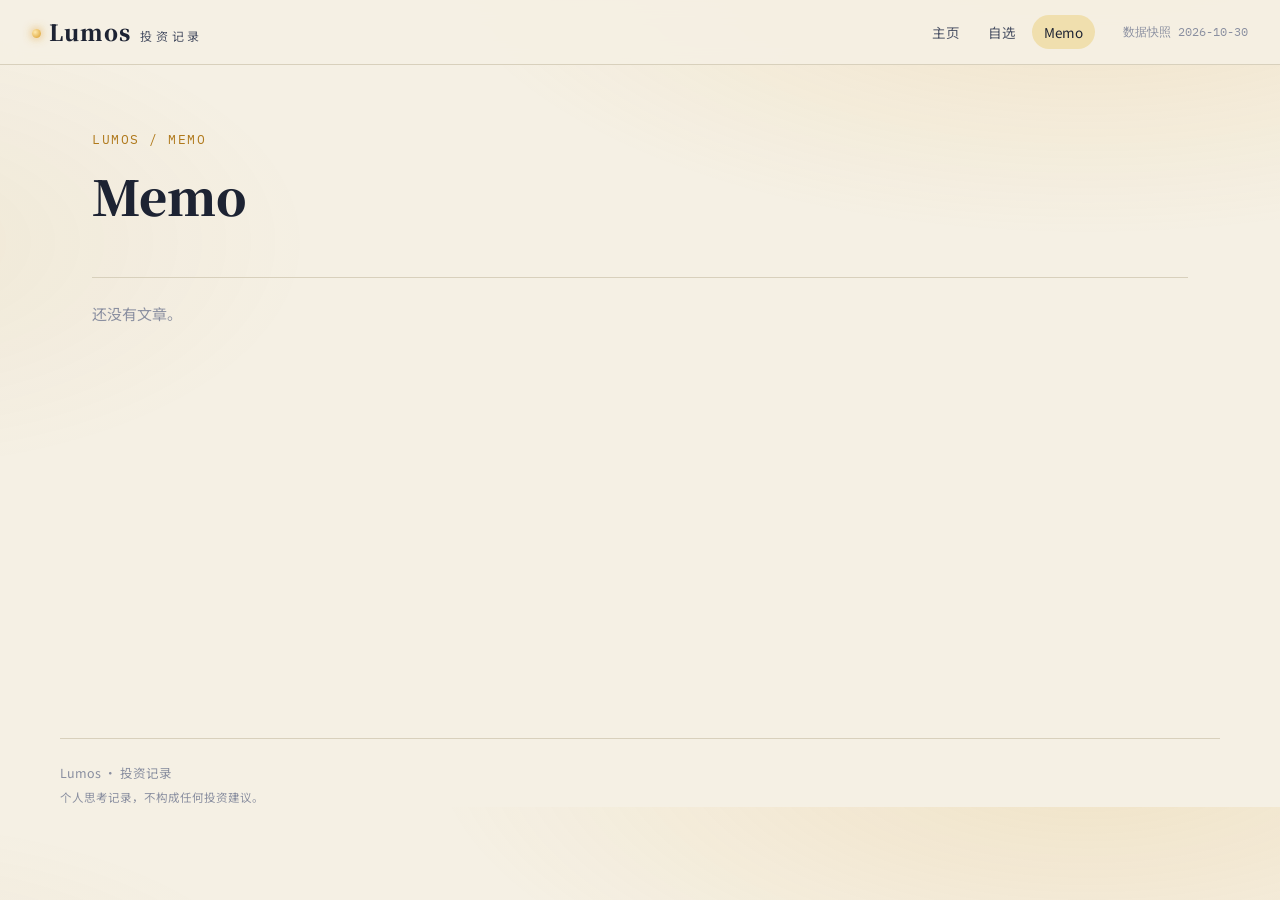
==== blog.html @ ad969638 "Publish Lumos website" ====
<!DOCTYPE html>
<html lang="zh-CN">
<head>
<meta charset="UTF-8">
<meta name="viewport" content="width=device-width, initial-scale=1.0">
<title>Lumos · Memo</title>
<meta name="description" content="Lumos 的投资思考与交易复盘。">
<link rel="preconnect" href="https://fonts.googleapis.com">
<link rel="preconnect" href="https://fonts.gstatic.com" crossorigin>
<link href="https://fonts.googleapis.com/css2?family=Noto+Serif+SC:wght@400;500;600;700;900&family=Noto+Sans+SC:wght@400;500;700&family=IBM+Plex+Mono:wght@400;500;600&display=swap" rel="stylesheet">
<link rel="stylesheet" href="styles.css">
</head>
<body>
<header class="topbar">
  <div class="brand">
    <a class="brand-home" href="index.html" aria-label="Lumos 主页"><span class="brand-mark">Lumos</span><span class="brand-sub">投资记录</span></a>
  </div>
  <nav class="topnav" aria-label="主导航">
    <a href="index.html">主页</a>
    <a href="watchlist.html">自选</a>
    <a href="blog.html" class="active" aria-current="page">Memo</a>
  </nav>
  <div class="dateline" id="blog-date"></div>
</header>
<main class="blog-main">
  <section class="blog-intro">
    <p class="kicker reveal">LUMOS / MEMO</p>
    <h1 class="reveal">Memo</h1>
  </section>
  <section class="blog-content" aria-label="Memo 记录">
    <div class="blog-list" id="blog-list"></div>
    <article class="blog-article panel" id="blog-article" hidden>
      <button class="blog-back" id="blog-back" type="button">← 返回文章列表</button>
      <div id="blog-article-content"></div>
    </article>
  </section>
</main>
<footer class="blog-footer"><p>Lumos · 投资记录</p><p class="fine">个人思考记录，不构成任何投资建议。</p></footer>
<script src="data.js"></script>
<script src="blog.js"></script>
</body>
</html>
---- styles.css ----
:root {
  --paper: #f5f0e4;
  --paper-2: #efe8d8;
  --ink: #1d2333;
  --ink-soft: #4b5265;
  --ink-faint: #8a8fa0;
  --line: #d8d0bc;
  --amber: #b0791b;
  --amber-bright: #d99a26;
  --gold-pale: #f0dfae;
  --up: #a33327;
  --down: #2e6b46;
  --panel: #fbf8f0;
  --serif: "Noto Serif SC", serif;
  --sans: "Noto Sans SC", sans-serif;
  --mono: "IBM Plex Mono", monospace;
}

* { margin: 0; padding: 0; box-sizing: border-box; }

html { scroll-behavior: smooth; }

body {
  background:
    radial-gradient(1100px 500px at 85% -8%, rgba(217, 154, 38, 0.16), transparent 60%),
    radial-gradient(800px 420px at -10% 30%, rgba(176, 121, 27, 0.07), transparent 55%),
    var(--paper);
  color: var(--ink);
  font-family: var(--sans);
  font-size: 15px;
  line-height: 1.65;
}

/* ---------- 顶栏 ---------- */
.topbar {
  position: sticky;
  top: 0;
  z-index: 50;
  display: flex;
  align-items: center;
  gap: 28px;
  padding: 14px 32px;
  background: rgba(245, 240, 228, 0.9);
  backdrop-filter: blur(10px);
  border-bottom: 1px solid var(--line);
}

.brand { display: flex; align-items: baseline; gap: 10px; }

.brand-mark {
  font-family: var(--serif);
  font-weight: 900;
  font-size: 22px;
  letter-spacing: 0.04em;
  color: var(--ink);
}

.brand-mark::before {
  content: "";
  display: inline-block;
  width: 9px;
  height: 9px;
  margin-right: 8px;
  border-radius: 50%;
  background: radial-gradient(circle at 35% 35%, #ffe9ad, var(--amber-bright));
  box-shadow: 0 0 10px rgba(217, 154, 38, 0.8);
  vertical-align: 3px;
}

.brand-sub {
  font-size: 12px;
  letter-spacing: 0.3em;
  color: var(--ink-soft);
}

.topnav { display: flex; gap: 4px; margin-left: auto; }

.topnav a {
  color: var(--ink-soft);
  text-decoration: none;
  font-size: 13.5px;
  padding: 6px 12px;
  border-radius: 999px;
  transition: color .2s, background .2s;
}

.topnav a:hover { color: var(--ink); background: var(--gold-pale); }

.dateline {
  font-family: var(--mono);
  font-size: 12px;
  color: var(--ink-faint);
  white-space: nowrap;
}

/* ---------- 布局 ---------- */
main { max-width: 1160px; margin: 0 auto; padding: 0 32px 80px; }

section { padding-top: 72px; }

.section-head { margin-bottom: 28px; }

.section-head h2 {
  font-family: var(--serif);
  font-size: 30px;
  font-weight: 700;
  display: flex;
  align-items: baseline;
  gap: 14px;
}

.sec-no {
  font-family: var(--mono);
  font-size: 13px;
  font-weight: 500;
  color: var(--amber);
  border: 1px solid var(--amber);
  border-radius: 4px;
  padding: 2px 7px;
}

.section-head p { color: var(--ink-soft); margin-top: 6px; }

/* ---------- Hero ---------- */
.hero { padding-top: 56px; }

.kicker {
  font-family: var(--mono);
  font-size: 12.5px;
  letter-spacing: 0.12em;
  color: var(--amber);
  margin-bottom: 14px;
}

.hero h1 {
  font-family: var(--serif);
  font-size: clamp(32px, 4.5vw, 52px);
  font-weight: 900;
  line-height: 1.14;
  letter-spacing: 0.01em;
}

.hero-note {
  margin-top: 16px;
  max-width: 560px;
  color: var(--ink-soft);
  font-size: 15.5px;
}

/* 关键数字条 */
.ticker {
  display: grid;
  grid-template-columns: repeat(4, 1fr);
  margin: 30px 0 0;
  border: 1px solid var(--line);
  border-radius: 14px;
  background: var(--panel);
  overflow: hidden;
}

#composition { padding-top: 32px; }

.tick {
  padding: 18px 20px 16px;
  border-right: 1px solid var(--line);
}

.tick:last-child { border-right: none; }

.tick-label {
  font-size: 12px;
  color: var(--ink-faint);
  letter-spacing: 0.06em;
  margin-bottom: 6px;
}

.tick-num {
  font-family: var(--mono);
  font-size: 21px;
  font-weight: 600;
  font-variant-numeric: tabular-nums;
}

.tick-sub { font-size: 12px; color: var(--ink-faint); margin-top: 2px; }

.pos { color: var(--up); }
.neg { color: var(--down); }

/* ---------- 面板 ---------- */
.grid-2 {
  display: grid;
  grid-template-columns: 1fr 1fr;
  gap: 24px;
}

.panel {
  background: var(--panel);
  border: 1px solid var(--line);
  border-radius: 14px;
  padding: 24px;
}

.panel-head {
  display: flex;
  align-items: center;
  justify-content: space-between;
  margin-bottom: 18px;
}

.panel-head h2 { font-family: var(--serif); font-size: 19px; font-weight: 700; }

.panel-tag {
  font-family: var(--mono);
  font-size: 11.5px;
  color: var(--amber);
  background: var(--gold-pale);
  border-radius: 999px;
  padding: 3px 10px;
}

.panel-foot {
  margin-top: 16px;
  font-size: 12.5px;
  color: var(--ink-faint);
  line-height: 1.7;
}

/* ---------- 最近交易 ---------- */
.recent-strip {
  display: grid;
  grid-template-columns: repeat(auto-fill, minmax(240px, 1fr));
  gap: 14px;
}

.recent-item {
  background: var(--panel);
  border: 1px solid var(--line);
  border-radius: 12px;
  padding: 14px 18px;
  display: flex;
  flex-direction: column;
  gap: 4px;
}

.r-date {
  font-family: var(--mono);
  font-size: 11.5px;
  color: var(--amber);
}

.r-main { display: flex; align-items: baseline; gap: 8px; }

.r-name {
  font-family: var(--serif);
  font-size: 17px;
  font-weight: 700;
}

.r-code {
  font-family: var(--mono);
  font-size: 11px;
  color: var(--ink-faint);
}

.r-detail {
  display: flex;
  align-items: center;
  gap: 10px;
  font-size: 13px;
}

.r-side { font-weight: 700; font-size: 12.5px; }
.r-shares {
  font-family: var(--mono);
  font-size: 12.5px;
  color: var(--ink-soft);
}

.r-profile {
  font-size: 11.5px;
  color: var(--ink-faint);
  margin-top: 4px;
  line-height: 1.5;
}

.closed-empty {
  text-align: center;
  padding: 36px 24px;
  color: var(--ink-faint);
  font-size: 13.5px;
}

/* ---------- 组合构成 ---------- */
.composition-grid {
  display: grid;
  grid-template-columns: 1fr 1fr;
  gap: 20px;
  align-items: stretch;
}

.composition-panel, .industry-panel { min-width: 0; }
.composition-panel .donut-wrap { margin: 12px auto 24px; }

.donut-wrap {
  position: relative;
  width: 240px;
}

#donut { width: 100%; display: block; }

#donut path { transition: opacity .15s; }
#donut path:hover { opacity: 0.75; }

.donut-center {
  position: absolute;
  inset: 0;
  display: flex;
  flex-direction: column;
  align-items: center;
  justify-content: center;
  pointer-events: none;
}

.donut-center-num {
  font-family: var(--mono);
  font-size: 20px;
  font-weight: 600;
}

.donut-center-label { font-size: 11.5px; color: var(--ink-faint); margin-top: 2px; }

.legend {
  list-style: none;
  display: grid;
  grid-template-columns: repeat(2, minmax(0, 1fr));
  gap: 6px 16px;
}

.legend li {
  display: flex;
  align-items: baseline;
  gap: 8px;
  font-size: 12px;
  min-width: 0;
}

.legend .swatch {
  width: 10px;
  height: 10px;
  border-radius: 3px;
  flex: none;
  align-self: center;
}

.legend .lg-name { font-weight: 700; white-space: nowrap; }

.legend .lg-holdings {
  font-size: 11.5px;
  color: var(--ink-faint);
  overflow: hidden;
  text-overflow: ellipsis;
  white-space: nowrap;
}

.legend .lg-num {
  margin-left: auto;
  font-family: var(--mono);
  font-size: 12.5px;
  color: var(--ink-soft);
  font-variant-numeric: tabular-nums;
}

.industry-bars { display: grid; gap: 12px; }
.industry-row {
  display: grid;
  grid-template-columns: 72px minmax(0, 1fr) 108px;
  align-items: center;
  gap: 12px;
  font-size: 12.5px;
}
.industry-track { height: 10px; border-radius: 99px; background: var(--paper-2); overflow: hidden; }
.industry-fill { height: 100%; border-radius: 99px; background: linear-gradient(90deg, var(--amber), var(--amber-bright)); }
.industry-value { text-align: right; font: 12px var(--mono); color: var(--ink-soft); white-space: nowrap; }
.industry-panel .panel-foot { margin-top: 20px; }

@media (max-width: 850px) {
  .composition-grid { grid-template-columns: 1fr; }
}
@media (max-width: 480px) {
  .industry-row { grid-template-columns: 60px minmax(0, 1fr) 92px; gap: 6px; font-size: 11px; }
  .industry-value { font-size: 10.5px; }
}

/* ---------- 持仓表 ---------- */
.table-panel { padding: 8px 0 4px; overflow-x: auto; }

.htable {
  width: 100%;
  table-layout: fixed;
  border-collapse: collapse;
  font-size: 13.5px;
}

/* 列宽：日期/标的多给，方向少给，数字列均匀 */
.htable th:nth-child(1) { width: 15%; }
.htable th:nth-child(2) { width: 22%; }
.htable th:nth-child(3) { width: 9%; }
.htable th:nth-child(4) { width: 12%; }
.htable th:nth-child(5) { width: 13%; }
.htable th:nth-child(6) { width: 16%; }
.htable th:nth-child(7) { width: 13%; }

.htable th {
  text-align: left;
  font-weight: 500;
  font-size: 11.5px;
  color: var(--ink-faint);
  padding: 8px 6px;
  border-bottom: 1px solid var(--line);
  cursor: pointer;
  user-select: none;
  white-space: nowrap;
}

.htable th:hover { color: var(--amber); }
.htable th.sorted { color: var(--amber); }

.htable td {
  padding: 6px 6px;
  border-bottom: 1px solid #eee6d2;
  white-space: nowrap;
  overflow: hidden;
  text-overflow: ellipsis;
}

.htable tbody tr:last-child td { border-bottom: none; }
.htable tbody tr:hover { background: var(--gold-pale); }

.htable .num { text-align: right; font-family: var(--mono); font-size: 12.8px; }

.htable td:first-child, .htable th:first-child { padding-left: 16px; }
.htable td:last-child, .htable th:last-child { padding-right: 16px; }

.htable .tdate {
  font-family: var(--mono);
  font-size: 12.8px;
  text-align: left;
}

.htable .hname { font-weight: 700; }
.htable .hcode { font-family: var(--mono); font-size: 11px; color: var(--ink-faint); margin-left: 6px; }

.htable .side { font-weight: 700; font-size: 12.5px; }
.htable .side-buy { color: var(--up); }
.htable .side-sell { color: var(--down); }

/* 持仓卡片 */
.cards {
  display: grid;
  grid-template-columns: repeat(auto-fill, minmax(min(100%, 320px), 1fr));
  gap: 20px;
  margin-top: 28px;
}

.hcard {
  background: var(--panel);
  border: 1px solid var(--line);
  border-radius: 14px;
  padding: 20px;
  transition: transform .2s, box-shadow .2s;
  cursor: pointer;
}

.hcard:hover {
  transform: translateY(-3px);
  box-shadow: 0 10px 30px rgba(29, 35, 51, 0.08);
}

.hcard-head {
  display: flex;
  align-items: flex-start;
  justify-content: space-between;
  gap: 12px;
  margin-bottom: 10px;
}

.hcard-head h3 { font-family: var(--serif); font-size: 19px; font-weight: 700; }

.hcard-meta {
  font-size: 11.5px;
  color: var(--ink-faint);
  margin-top: 3px;
}

.hcard-days {
  font-size: 11.5px;
  color: var(--amber);
  margin-top: 2px;
}

.hcard-pnl { text-align: right; line-height: 1.1; flex: none; }

.hcard-pnl-num {
  font-family: var(--mono);
  font-size: 22px;
  font-weight: 600;
  font-variant-numeric: tabular-nums;
}

.hcard-pnl-pct {
  font-family: var(--mono);
  font-size: 12px;
  opacity: 0.8;
  margin-top: 2px;
  font-variant-numeric: tabular-nums;
}

.hcard-reason {
  font-size: 12.5px;
  color: var(--ink-soft);
  margin-bottom: 12px;
  padding-left: 12px;
  border-left: 2px solid var(--gold-pale);
  line-height: 1.6;
}

.hcard-price {
  display: flex;
  align-items: flex-end;
  gap: 18px;
  padding: 10px 2px 2px;
  border-top: 1px dashed var(--line);
}

.hp-item { display: flex; flex-direction: column; gap: 1px; }

.hp-k { font-size: 10.5px; color: var(--ink-faint); }

.hp-v {
  font-family: var(--mono);
  font-size: 14.5px;
  font-weight: 600;
  font-variant-numeric: tabular-nums;
}

.hp-arrow { font-size: 15px; padding-bottom: 1px; }

.hp-shares { margin-left: auto; text-align: right; }

.hcard-foot {
  display: flex;
  align-items: flex-end;
  justify-content: space-between;
  flex-wrap: wrap;
  gap: 8px 12px;
  font-size: 11.5px;
  color: var(--ink-faint);
  margin-top: 10px;
}

.hcard-foot-action {
  display: flex;
  flex-direction: column;
  align-items: flex-start;
  line-height: 1.5;
}

.hcard-industry {
  margin-left: auto;
  padding: 3px 10px;
  border-radius: 999px;
  background: var(--gold-pale);
  color: var(--amber);
  font-size: 11px;
  line-height: 1.4;
  text-align: center;
}

/* ---------- 日志 ---------- */
.blog-list { border-top: 1px solid var(--line); }
.blog-item {
  display: grid;
  grid-template-columns: 100px minmax(160px, .75fr) minmax(200px, 1.5fr) auto;
  align-items: center;
  gap: 20px;
  width: 100%;
  padding: 24px 4px;
  border: 0;
  border-bottom: 1px solid var(--line);
  background: transparent;
  color: var(--ink);
  font: inherit;
  text-align: left;
  cursor: pointer;
}
.blog-item time { font: 12px var(--mono); color: var(--amber); }
.blog-item-title { font: 700 20px var(--serif); }
.blog-item-excerpt { font-size: 13px; color: var(--ink-soft); line-height: 1.8; }
.blog-read { font-size: 12px; color: var(--ink-faint); white-space: nowrap; }
.blog-item:hover .blog-item-title, .blog-item:hover .blog-read { color: var(--amber); }
.blog-article[hidden], .blog-list[hidden] { display: none; }
.blog-article { max-width: 780px; padding: 34px clamp(24px, 5vw, 64px); }
.blog-back { border: 0; background: transparent; color: var(--amber); font: 12px var(--sans); cursor: pointer; }
.blog-article-head { padding: 32px 0 26px; border-bottom: 1px solid var(--line); }
.blog-article-head time { font: 12px var(--mono); color: var(--amber); }
.blog-article-head h2 { font: 900 32px/1.4 var(--serif); margin-top: 8px; }
.blog-tags { display: flex; gap: 8px; margin-top: 16px; }
.blog-tags span { padding: 2px 10px; background: var(--gold-pale); border-radius: 99px; color: var(--amber); font-size: 11px; }
.blog-body { padding-top: 26px; }
.blog-body p { font: 16px/2 var(--serif); color: var(--ink-soft); margin-bottom: 20px; }
.blog-body p:last-child { margin-bottom: 0; }
.blog-empty { color: var(--ink-faint); padding: 24px 0; }

/* ---------- 日志 ---------- */
.journal-controls {
  display: flex;
  gap: 14px;
  align-items: center;
  flex-wrap: wrap;
  margin-bottom: 26px;
}

#journal-search {
  font-family: var(--sans);
  font-size: 13.5px;
  padding: 9px 16px;
  border: 1px solid var(--line);
  border-radius: 999px;
  background: var(--panel);
  color: var(--ink);
  width: 280px;
  outline: none;
}

#journal-search:focus { border-color: var(--amber-bright); }

.journal-filters { display: flex; gap: 6px; flex-wrap: wrap; }

.jfilter {
  font-size: 12px;
  padding: 5px 13px;
  border-radius: 999px;
  border: 1px solid var(--line);
  background: transparent;
  color: var(--ink-soft);
  cursor: pointer;
  font-family: var(--sans);
  transition: all .15s;
}

.jfilter.active, .jfilter:hover {
  background: var(--ink);
  border-color: var(--ink);
  color: var(--paper);
}

.timeline { display: flex; flex-direction: column; gap: 12px; }

/* ---------- 页脚 ---------- */
footer {
  margin-top: 88px;
  padding-top: 24px;
  border-top: 1px solid var(--line);
  font-size: 12.5px;
  color: var(--ink-faint);
}

footer .fine { font-size: 11.5px; margin-top: 4px; }

/* ---------- K 线弹窗 ---------- */
.modal {
  position: fixed;
  inset: 0;
  z-index: 100;
  display: flex;
  align-items: center;
  justify-content: center;
  padding: 24px;
}

.modal[hidden] { display: none; }

.modal-backdrop {
  position: absolute;
  inset: 0;
  background: rgba(29, 35, 51, 0.45);
  backdrop-filter: blur(3px);
}

.modal-box {
  position: relative;
  background: var(--panel);
  border: 1px solid var(--line);
  border-radius: 16px;
  padding: 26px 28px;
  width: 100%;
  max-width: 860px;
  max-height: 90vh;
  overflow-y: auto;
  box-shadow: 0 24px 80px rgba(29, 35, 51, 0.25);
}

.modal-head {
  display: flex;
  align-items: flex-start;
  justify-content: space-between;
  gap: 16px;
  margin-bottom: 14px;
}

.modal-head h3 {
  font-family: var(--serif);
  font-size: 24px;
  font-weight: 900;
}

.modal-sub {
  font-size: 12.5px;
  color: var(--ink-faint);
  margin-top: 4px;
}

.modal-close {
  flex: none;
  width: 34px;
  height: 34px;
  border-radius: 50%;
  border: 1px solid var(--line);
  background: var(--paper);
  color: var(--ink-soft);
  font-size: 20px;
  line-height: 1;
  cursor: pointer;
  transition: all .15s;
}

.modal-close:hover { background: var(--ink); color: var(--paper); border-color: var(--ink); }

.modal-stats {
  display: grid;
  grid-template-columns: repeat(4, 1fr);
  gap: 10px;
  margin-bottom: 16px;
}

.mstat { background: var(--paper-2); border-radius: 8px; padding: 8px 12px; }

.mstat .k { font-size: 10.5px; color: var(--ink-faint); }

.mstat .v {
  font-family: var(--mono);
  font-size: 14px;
  font-weight: 600;
  font-variant-numeric: tabular-nums;
}

.chart-wrap {
  position: relative;
  background: var(--paper);
  border: 1px solid var(--line);
  border-radius: 12px;
  overflow: visible;
}

.chart-scroll {
  width: 100%;
  overflow-x: auto;
  overscroll-behavior-x: contain;
  scrollbar-color: var(--amber) var(--paper-2);
  scrollbar-width: thin;
  cursor: grab;
  touch-action: pan-x pan-y;
}
.chart-scroll.is-dragging { cursor: grabbing; }
#kline-chart { display: block; }

.chart-legend {
  display: flex;
  gap: 18px;
  align-items: center;
  font-size: 12px;
  color: var(--ink-soft);
  margin: 12px 2px 0;
  flex-wrap: wrap;
}

.lg {
  display: inline-block;
  width: 0;
  height: 0;
  margin-right: 6px;
  vertical-align: -1px;
}

.lg-buy {
  border-left: 5px solid transparent;
  border-right: 5px solid transparent;
  border-bottom: 8px solid var(--up);
}

.lg-sell {
  border-left: 5px solid transparent;
  border-right: 5px solid transparent;
  border-top: 8px solid var(--down);
}

.lg-cost {
  width: 16px;
  height: 0;
  border-top: 2px dashed var(--amber);
  vertical-align: 3px;
}

.chart-note { margin-left: auto; color: var(--ink-faint); font-size: 11px; }
.chart-range { color: var(--amber); font: 10.5px var(--mono); }

.modal-trades {
  margin-top: 14px;
  border-top: 1px dashed var(--line);
  padding-top: 10px;
  max-height: 150px;
  overflow-y: auto;
}

.trade-line {
  display: flex;
  gap: 10px;
  font-family: var(--mono);
  font-size: 12px;
  color: var(--ink-soft);
  padding: 3px 0;
}

.trade-line .side-buy { color: var(--up); font-weight: 700; }
.trade-line .side-sell { color: var(--down); font-weight: 700; }
.trade-line .t-shares { margin-left: auto; }

/* ---------- 动效 ---------- */
.reveal {
  opacity: 0;
  transform: translateY(16px);
  transition: opacity .7s ease, transform .7s ease;
}

.reveal.in { opacity: 1; transform: none; }

@media (prefers-reduced-motion: reduce) {
  .reveal { opacity: 1; transform: none; transition: none; }
  html { scroll-behavior: auto; }
}

/* ---------- 响应式 ---------- */
@media (max-width: 960px) {
  .ticker { grid-template-columns: repeat(2, 1fr); }
  .tick:nth-child(2n) { border-right: none; }
  .tick:nth-child(-n+2) { border-bottom: 1px solid var(--line); }
  .topnav { display: none; }
}

@media (max-width: 600px) {
  main { padding: 0 18px 64px; }
  .topbar { padding: 12px 18px; }
  .ticker { grid-template-columns: repeat(2, 1fr); }
  .tick { border-right: none; border-bottom: 1px solid var(--line); }
  .tick:nth-last-child(-n+2) { border-bottom: none; }
  .modal { padding: 10px; }
  .modal-box { padding: 18px; }
  .modal-stats { grid-template-columns: repeat(2, 1fr); }
  .chart-note { display: none; }
  .blog-item { grid-template-columns: 1fr auto; gap: 8px 12px; padding: 20px 2px; }
  .blog-item-title { grid-column: 1 / -1; font-size: 19px; }
  .blog-item-excerpt { grid-column: 1 / -1; font-size: 12.5px; }
  .blog-read { grid-row: 1; grid-column: 2; }
  .blog-article { padding: 24px 20px; }
}

/* ---------- 自选 ---------- */
.watchlist-main { min-height: 70vh; }
.watchlist-hero { padding: 28px 0 0; }
.watchlist-hero h1 { font: 900 clamp(32px, 4vw, 48px)/1.35 var(--serif); }
.watchlist-note { margin-top: 12px; color: var(--ink-soft); font-size: 14px; }
#watchlist, .watch-pool { padding-top: 0; }
#watchlist-groups > .watch-pool:first-child { margin-top: 28px; }
.watchlist-grid { display: grid; grid-template-columns: repeat(3, minmax(0, 1fr)); gap: 12px; }
.watch-card { padding: 15px 16px; border: 1px solid var(--line); border-radius: 10px; background: rgba(255, 253, 247, .66); }
.watch-card-head { display: flex; justify-content: space-between; gap: 16px; align-items: flex-start; }
.watch-card h3 { font: 700 18px var(--serif); }
.watch-pool + .watch-pool { margin-top: 44px; }
.watch-pool-head { display: flex; align-items: baseline; gap: 12px; margin-bottom: 18px; }
.watch-pool-head h2 { font: 700 26px var(--serif); }
.watch-pool-head span { color: var(--amber); font: 11px var(--mono); }
.watch-code { margin-top: 3px; font: 10px var(--mono); color: var(--ink-faint); }
.watch-price { flex-shrink: 0; text-align: right; font: 600 16px var(--mono); }
.watch-price small { display: block; margin-top: 3px; color: var(--ink-faint); font: 9px var(--mono); }
.watch-tags { display: flex; flex-wrap: wrap; gap: 5px; margin: 10px 0; }
.watch-tags span { padding: 2px 6px; border-radius: 999px; background: var(--gold-pale); color: var(--amber); font-size: 10px; }
.watch-note { min-height: 0; color: var(--ink-soft); font-size: 11.5px; line-height: 1.7; }
.watch-review { margin-top: 10px; padding-top: 8px; border-top: 1px dashed var(--line); }
.watch-review > span { color: var(--amber); font-size: 11px; letter-spacing: .06em; }
.watch-review p { margin-top: 4px; color: var(--ink-soft); font-size: 11px; line-height: 1.65; }
@media (min-width: 1100px) { .watchlist-grid { grid-template-columns: repeat(4, minmax(0, 1fr)); } }
@media (max-width: 700px) {
  .watchlist-grid { grid-template-columns: 1fr; }
  .watchlist-hero { padding-top: 38px; }
  .watch-card { padding: 20px; }
  .watch-note { min-height: 0; }
}

/* 两个主导航入口 */
.topnav { display: flex; }
.topnav a.active { color: var(--ink); background: var(--gold-pale); }
.brand-home { display: flex; align-items: baseline; gap: 10px; color: inherit; text-decoration: none; }
.blog-main { min-height: 65vh; }
.blog-intro { padding: 64px 0 48px; }
.blog-intro h1 { font: 900 clamp(32px, 4vw, 48px)/1.35 var(--serif); }
.blog-intro-note { color: var(--ink-soft); margin-top: 18px; }
.blog-content { padding-top: 0; }
.blog-footer { max-width: 1160px; margin-left: auto; margin-right: auto; }
@media (max-width: 600px) {
  .topnav { display: flex; gap: 0; }
  .topnav a { padding: 5px 9px; font-size: 12.5px; }
  .dateline { display: none; }
  .blog-intro { padding-top: 42px; }
  .blog-footer { margin-left: 18px; margin-right: 18px; }
}
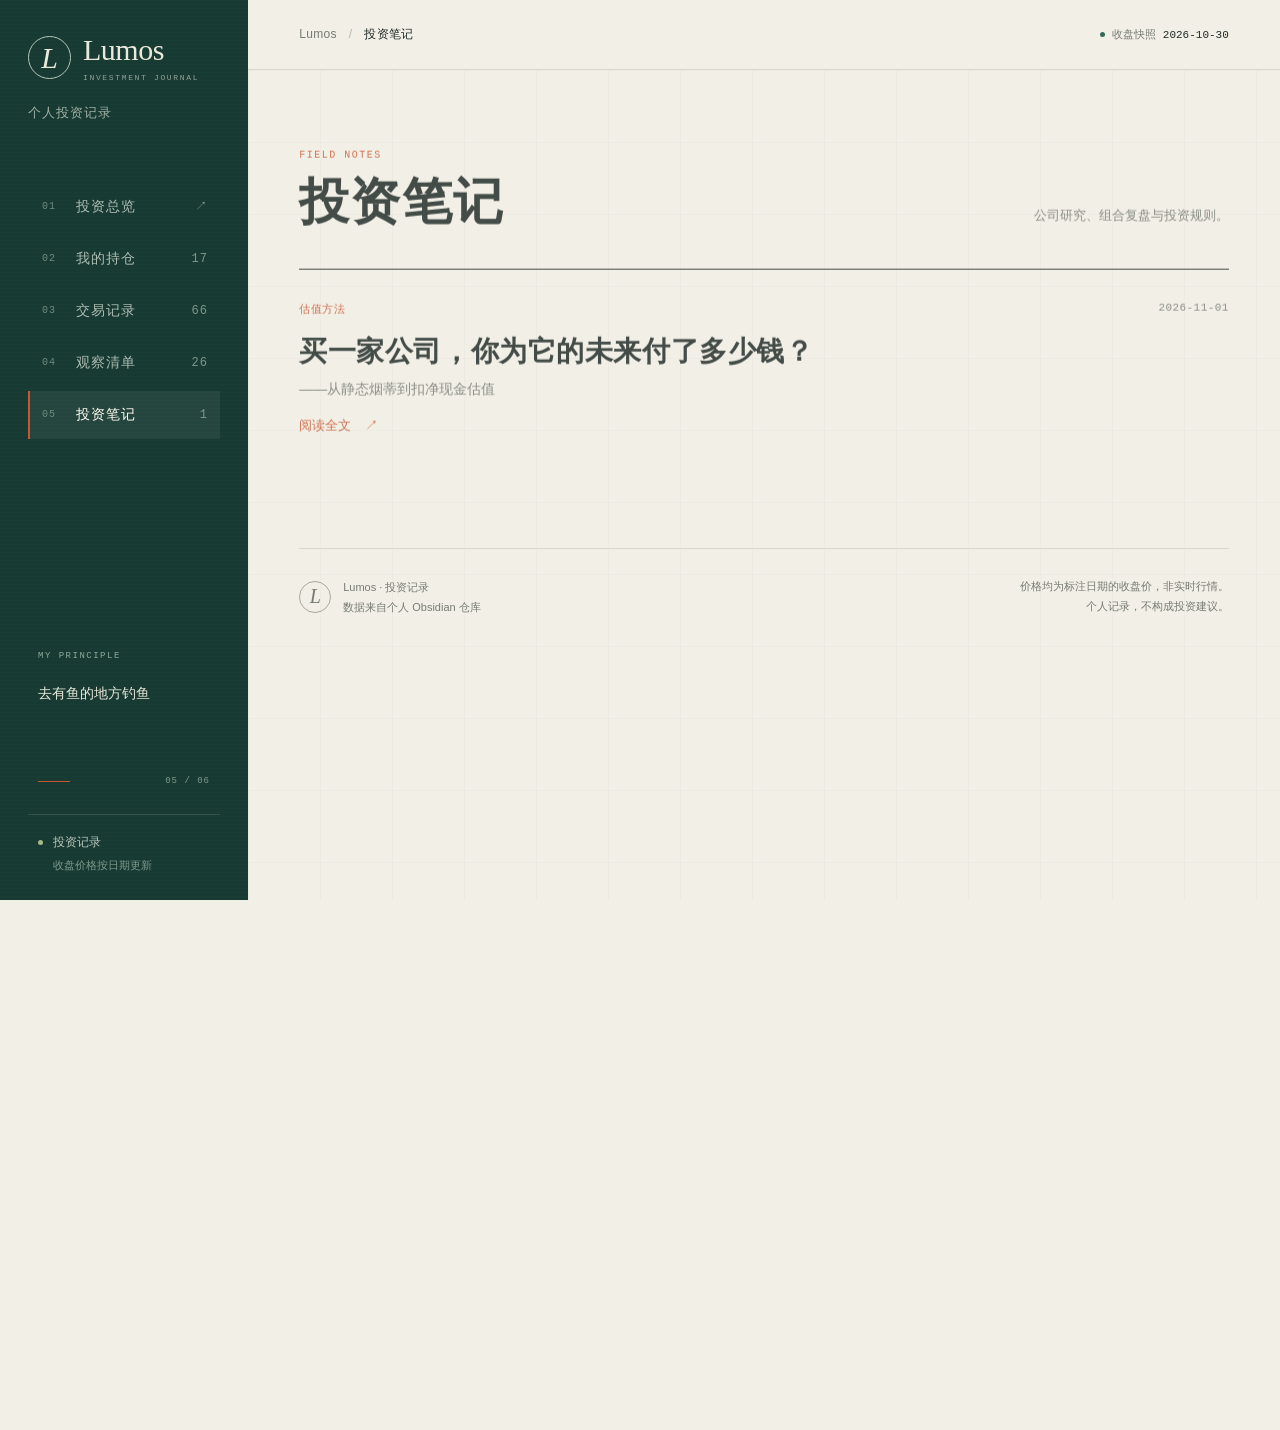
==== commit 1c966e33: "Publish redesigned Lumos journal with watchlist charts" ====
--- a/blog.html
+++ b/blog.html
@@ -1,42 +1 @@
-<!DOCTYPE html>
-<html lang="zh-CN">
-<head>
-<meta charset="UTF-8">
-<meta name="viewport" content="width=device-width, initial-scale=1.0">
-<title>Lumos · Memo</title>
-<meta name="description" content="Lumos 的投资思考与交易复盘。">
-<link rel="preconnect" href="https://fonts.googleapis.com">
-<link rel="preconnect" href="https://fonts.gstatic.com" crossorigin>
-<link href="https://fonts.googleapis.com/css2?family=Noto+Serif+SC:wght@400;500;600;700;900&family=Noto+Sans+SC:wght@400;500;700&family=IBM+Plex+Mono:wght@400;500;600&display=swap" rel="stylesheet">
-<link rel="stylesheet" href="styles.css">
-</head>
-<body>
-<header class="topbar">
-  <div class="brand">
-    <a class="brand-home" href="index.html" aria-label="Lumos 主页"><span class="brand-mark">Lumos</span><span class="brand-sub">投资记录</span></a>
-  </div>
-  <nav class="topnav" aria-label="主导航">
-    <a href="index.html">主页</a>
-    <a href="watchlist.html">自选</a>
-    <a href="blog.html" class="active" aria-current="page">Memo</a>
-  </nav>
-  <div class="dateline" id="blog-date"></div>
-</header>
-<main class="blog-main">
-  <section class="blog-intro">
-    <p class="kicker reveal">LUMOS / MEMO</p>
-    <h1 class="reveal">Memo</h1>
-  </section>
-  <section class="blog-content" aria-label="Memo 记录">
-    <div class="blog-list" id="blog-list"></div>
-    <article class="blog-article panel" id="blog-article" hidden>
-      <button class="blog-back" id="blog-back" type="button">← 返回文章列表</button>
-      <div id="blog-article-content"></div>
-    </article>
-  </section>
-</main>
-<footer class="blog-footer"><p>Lumos · 投资记录</p><p class="fine">个人思考记录，不构成任何投资建议。</p></footer>
-<script src="data.js"></script>
-<script src="blog.js"></script>
-</body>
-</html>
+<!doctype html><html lang="zh-CN"><head><meta charset="utf-8"><meta http-equiv="refresh" content="0; url=index.html#notes"><title>Lumos</title></head><body><a href="index.html#notes">继续访问</a></body></html>
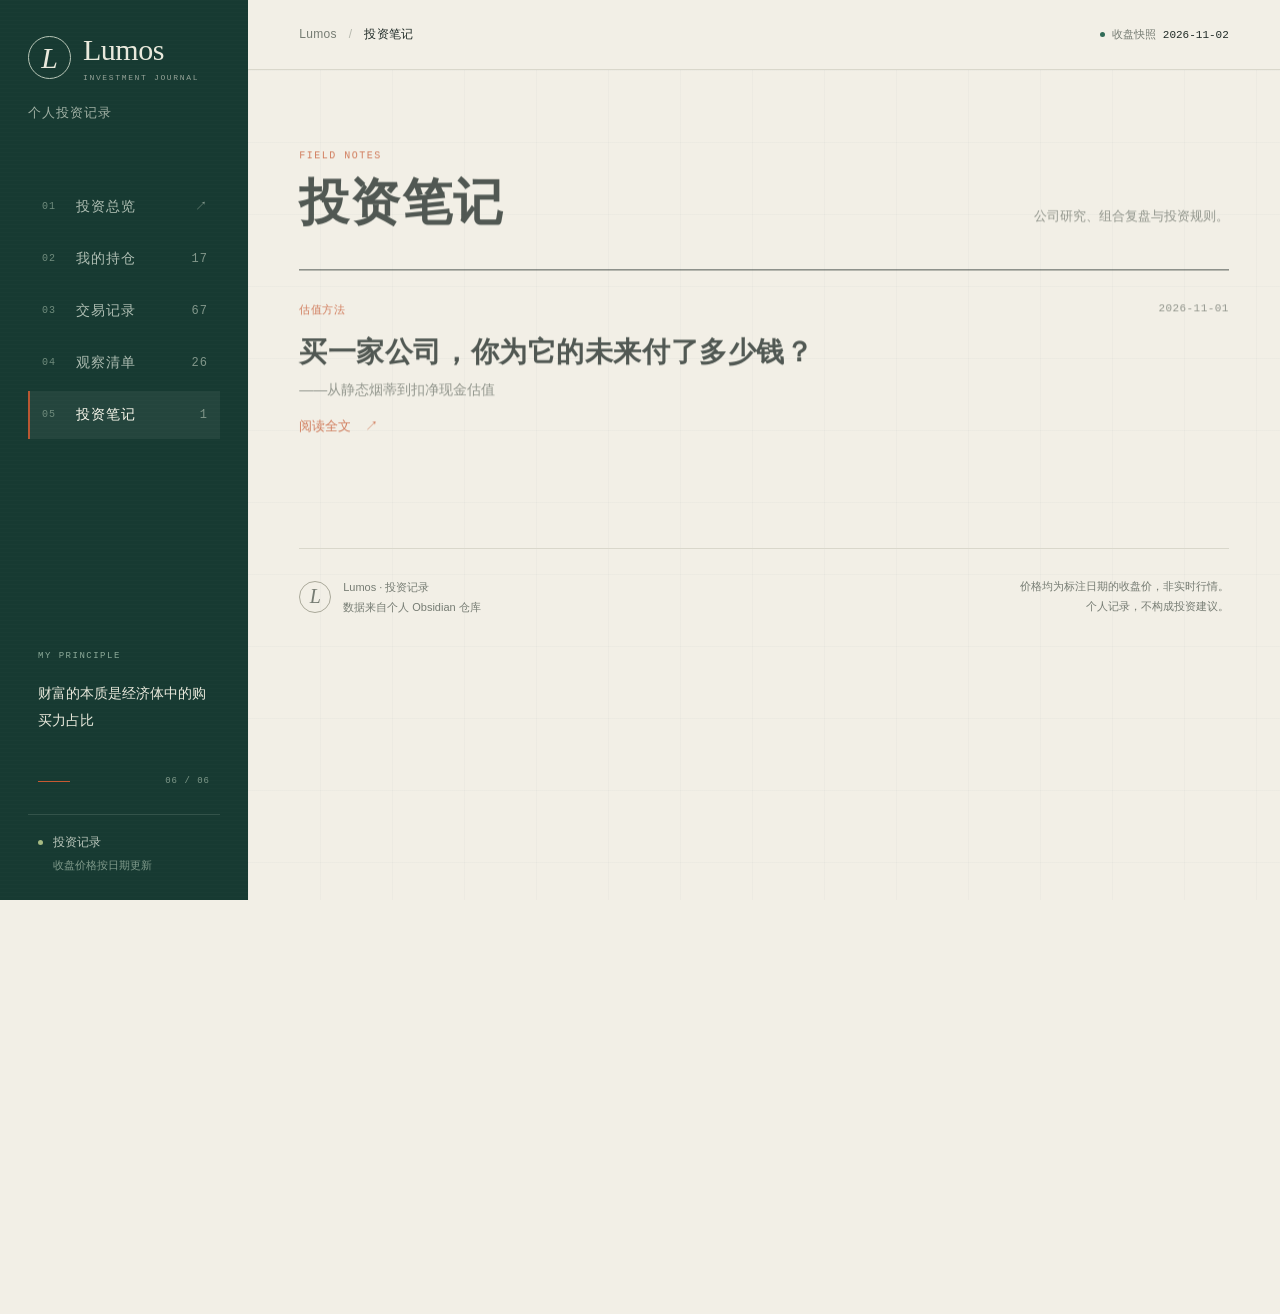
==== commit 86dcd76f: "Add Lumos favicon and version page assets to refresh cached data" ====
--- a/blog.html
+++ b/blog.html
@@ -1 +1 @@
-<!doctype html><html lang="zh-CN"><head><meta charset="utf-8"><meta http-equiv="refresh" content="0; url=index.html#notes"><title>Lumos</title></head><body><a href="index.html#notes">继续访问</a></body></html>
+<!doctype html><html lang="zh-CN"><head><meta charset="utf-8"><link rel="icon" type="image/svg+xml" sizes="any" href="favicon.svg?v=lumos-1"><meta http-equiv="refresh" content="0; url=index.html#notes"><title>Lumos</title></head><body><a href="index.html#notes">继续访问</a></body></html>
